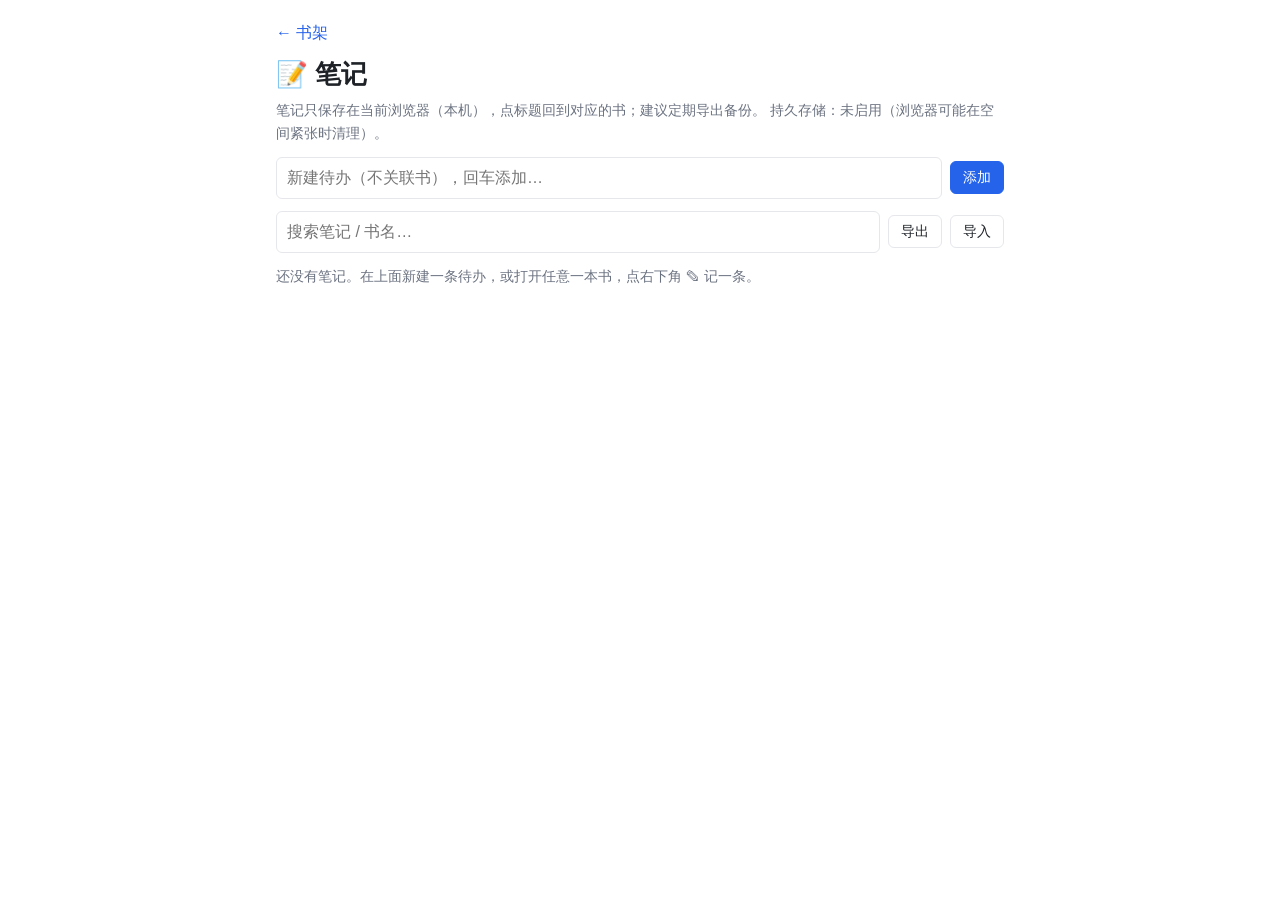
==== notes.html @ d7ad4e58 "Notes: per-book todo notes, paste-as-quote, notes page, Web Share Target Co-Authored-By: Claude Sonn" ====
<!doctype html>
<html lang="zh-CN">
<head>
<meta charset="utf-8">
<meta name="viewport" content="width=device-width,initial-scale=1,viewport-fit=cover">
<title>笔记</title>
<link rel="manifest" href="manifest.webmanifest">
<meta name="theme-color" content="#2563eb">
<link rel="apple-touch-icon" href="icons/icon-180.png">
<meta name="apple-mobile-web-app-capable" content="yes">
<meta name="mobile-web-app-capable" content="yes">
<link rel="stylesheet" href="notes.css">
<style>
  * { box-sizing: border-box; }
  body { margin: 0; padding: env(safe-area-inset-top) env(safe-area-inset-right) env(safe-area-inset-bottom) env(safe-area-inset-left); background: var(--n-bg); color: var(--n-fg); font: 16px/1.6 -apple-system, "Segoe UI", "PingFang SC", "Microsoft YaHei", sans-serif; }
  main { max-width: 760px; margin: 0 auto; padding: 20px 16px 48px; }
  h1 { margin: 8px 0 4px; font-size: 1.6em; }
  .top { display: flex; gap: 12px; align-items: baseline; }
  .top a { color: var(--n-ac); text-decoration: none; }
  .sub { margin: 0 0 8px; color: var(--n-sub); font-size: .9em; }
</style>
</head>
<body>
<main>
  <div class="top"><a href="index.html">← 书架</a></div>
  <h1>📝 笔记</h1>
  <p class="sub">笔记只保存在当前浏览器（本机），点标题回到对应的书；建议定期导出备份。<span id="pst"></span></p>
  <form class="nnew" id="new"><input id="newt" placeholder="新建待办（不关联书），回车添加…" autocomplete="off"><button class="btn pri" type="submit">添加</button></form>
  <div class="ntools"><input id="q" type="search" placeholder="搜索笔记 / 书名…" autocomplete="off"><button class="btn" type="button" data-a="exp">导出</button><button class="btn" type="button" data-a="imp">导入</button><input type="file" accept=".json,application/json" hidden></div>
  <div id="list"></div>
</main>
<script src="notes.js"></script>
<script>
(() => {
  const { load, save, add, patch, remove, body, esc, when } = window.WRN;
  const $ = (id) => document.getElementById(id);
  const list = $('list'), q = $('q'), file = document.querySelector('input[type=file]');
  let editId = null;

  const draw = () => {
    const kw = q.value.trim().toLowerCase();
    const all = load().sort((a, b) => b.upd - a.upd);
    const shown = all.filter((n) => !kw || `${n.text} ${n.quote || ''} ${n.title || ''}`.toLowerCase().includes(kw));
    list.innerHTML = shown.map((n) => `<section class="note" data-id="${n.id}">
<div class="nhead">${n.book ? `<a href="reader.html?id=${encodeURIComponent(n.book)}">${esc(n.title || n.book)}</a>` : '<span class="plain">独立待办</span>'}<time>${when(n.upd)}</time>
<span class="acts"><button type="button" class="btn" data-a="edit">编辑</button><button type="button" class="btn" data-a="del">删除</button></span></div>
${editId === n.id ? `<textarea>${esc(n.text)}</textarea><div class="nfoot"><button type="button" class="btn pri" data-a="ok">保存</button><button type="button" class="btn" data-a="cancel">取消</button></div>` : `<div class="nbody">${body(n)}</div>`}</section>`).join('')
      || `<p class="sub">${all.length ? '没有匹配的笔记。' : '还没有笔记。在上面新建一条待办，或打开任意一本书，点右下角 ✎ 记一条。'}</p>`;
  };

  $('new').addEventListener('submit', (e) => {
    e.preventDefault();
    const t = $('newt').value.trim();
    if (!t) return;
    add({ text: t });
    $('newt').value = '';
    q.value = '';
    draw();
  });
  list.addEventListener('change', (e) => {
    const id = e.target.dataset.id;
    if (id && patch(id, (n) => { n.done = e.target.checked; })) draw();
  });
  list.addEventListener('click', (e) => {
    const a = e.target.dataset.a, sec = e.target.closest('.note');
    if (!a || !sec) return;
    const id = sec.dataset.id;
    if (a === 'edit') { editId = id; draw(); list.querySelector('.note textarea')?.focus(); }
    else if (a === 'cancel') { editId = null; draw(); }
    else if (a === 'ok') {
      const text = sec.querySelector('textarea').value.trim();
      const n = load().find((x) => x.id === id);
      // 有引用的笔记允许把自己写的文字清空；既没有引用又没有文字则不保存
      if (n && (text || n.quote)) patch(id, (x) => { x.text = text; x.upd = Date.now(); });
      editId = null;
      draw();
    } else if (a === 'del' && confirm('删除这条笔记？')) { remove(id); draw(); }
  });
  q.addEventListener('input', draw);

  document.querySelector('.ntools').addEventListener('click', (e) => {
    const a = e.target.dataset.a;
    if (a === 'imp') file.click();
    else if (a === 'exp') {
      const all = load();
      if (!all.length) return alert('还没有任何笔记');
      const link = Object.assign(document.createElement('a'), {
        href: URL.createObjectURL(new Blob([JSON.stringify(all, null, 2)], { type: 'application/json' })),
        download: `wr-notes-${new Date().toISOString().slice(0, 10)}.json`,
      });
      link.click();
      setTimeout(() => URL.revokeObjectURL(link.href), 1000);
    }
  });
  file.addEventListener('change', async () => {
    try {
      const inc = JSON.parse(await file.files[0].text());
      if (!Array.isArray(inc)) throw 0;
      const all = load(), byId = new Map(all.map((n) => [n.id, n]));
      let n = 0;
      for (const x of inc) {
        if (!x || typeof x.id !== 'string' || typeof x.text !== 'string') continue;
        const old = byId.get(x.id);
        if (!old) { all.push(x); n++; } else if ((x.upd || 0) > old.upd) { Object.assign(old, x); n++; }
      }
      save(all);
      alert(`已导入 / 更新 ${n} 条笔记`);
      draw();
    } catch { alert('导入失败：不是有效的笔记 JSON'); }
    file.value = '';
  });

  navigator.storage?.persisted?.().then((p) => { $('pst').textContent = p ? ' 持久存储：已启用。' : ' 持久存储：未启用（浏览器可能在空间紧张时清理）。'; }).catch(() => {});
  if ('serviceWorker' in navigator) addEventListener('load', () => navigator.serviceWorker.register('sw.js').catch(() => {}));
  draw();
})();
</script>
</body>
</html>
---- notes.css ----
/* 笔记相关样式（reader.html / notes.html / share.html 共用） */
:root { --n-bg: #fff; --n-fg: #1f2328; --n-sub: #6b7280; --n-bd: #e5e7eb; --n-ac: #2563eb; --n-side: #fafafa; }
@media (prefers-color-scheme: dark) { :root { --n-bg: #0f1115; --n-fg: #d7dae0; --n-sub: #8b93a1; --n-bd: #262b33; --n-ac: #6ea8ff; --n-side: #13161b; } }

.nq { display: block; margin: 2px 0 6px; padding: 2px 10px; border-left: 4px solid var(--n-bd); color: var(--n-sub); white-space: pre-wrap; overflow-wrap: anywhere; }
.todo { display: flex; gap: 6px; align-items: flex-start; cursor: pointer; }
.todo input { margin-top: .5em; flex: none; }
.todo span { white-space: pre-wrap; overflow-wrap: anywhere; min-width: 0; }
.todo.done span { color: var(--n-sub); text-decoration: line-through; }

/* 阅读页：右下角 ✎ 按钮 + 面板 */
#nbtn { position: fixed; right: 12px; bottom: calc(56px + env(safe-area-inset-bottom, 0px)); z-index: 10; width: 36px; height: 36px; border: 0; border-radius: 50%; background: rgba(37, 99, 235, .75); color: #fff; font-size: 17px; line-height: 1; cursor: pointer; opacity: .55; }
#nbtn:hover, #nbtn:focus-visible, #nbtn.has { opacity: 1; }
#np { position: fixed; right: 12px; bottom: calc(100px + env(safe-area-inset-bottom, 0px)); z-index: 11; display: flex; flex-direction: column; width: min(360px, calc(100vw - 24px)); max-height: 70vh; background: var(--n-bg); color: var(--n-fg); border: 1px solid var(--n-bd); border-radius: 10px; box-shadow: 0 4px 18px rgba(0, 0, 0, .3); font-size: 14px; }
#np[hidden] { display: none; }
.nbar { display: flex; align-items: center; gap: 8px; padding: 6px 10px; border-bottom: 1px solid var(--n-bd); }
.nbar b { flex: 1; min-width: 0; overflow: hidden; text-overflow: ellipsis; white-space: nowrap; }
.nbar a { color: var(--n-ac); text-decoration: none; white-space: nowrap; }
.nmine { max-height: 30vh; overflow: auto; padding: 4px 10px; border-bottom: 1px solid var(--n-bd); }
.nmine[hidden] { display: none; }
.nitem { padding: 6px 0; border-bottom: 1px dashed var(--n-bd); }
.nitem:last-child { border-bottom: 0; }
.nitem time { display: block; color: var(--n-sub); font-size: .8em; }
.nquote { position: relative; margin: 6px 10px; padding-right: 24px; max-height: 20vh; overflow: auto; }
.nquote[hidden] { display: none; }
.nquote button { position: absolute; top: 0; right: 0; padding: 0 6px; border: 0; background: transparent; color: var(--n-sub); cursor: pointer; font-size: 1.1em; line-height: 1.4; }
#np textarea, .note textarea, .nnew input, .ntools input[type=search], #sh textarea, #sh select { display: block; width: 100%; padding: 8px 10px; border: 0; background: var(--n-bg); color: var(--n-fg); font: inherit; font-size: 16px; line-height: 1.5; outline: none; }
#np textarea { min-height: 90px; resize: vertical; }
.nfoot { display: flex; gap: 6px; justify-content: flex-end; padding: 6px 10px; border-top: 1px solid var(--n-bd); }
.btn { padding: 4px 12px; border: 1px solid var(--n-bd); border-radius: 6px; background: transparent; color: var(--n-fg); font: inherit; font-size: .9em; cursor: pointer; text-decoration: none; }
.btn:hover { border-color: var(--n-ac); color: var(--n-ac); }
.btn.pri { background: var(--n-ac); border-color: var(--n-ac); color: #fff; }

/* 笔记页 */
.ntools, .nnew { display: flex; gap: 8px; align-items: center; margin: 12px 0; }
.nnew input, .ntools input[type=search] { flex: 1; min-width: 0; border: 1px solid var(--n-bd); border-radius: 6px; }
.note { margin: 0 0 12px; border: 1px solid var(--n-bd); border-radius: 8px; overflow: hidden; }
.nhead { display: flex; gap: 10px; align-items: center; padding: 6px 10px; border-bottom: 1px solid var(--n-bd); background: var(--n-side); }
.nhead a, .nhead .plain { font-weight: 700; color: var(--n-ac); text-decoration: none; overflow-wrap: anywhere; }
.nhead .plain { color: var(--n-sub); }
.nhead time { flex: 1; color: var(--n-sub); font-size: .8em; }
.nhead span.acts { display: flex; gap: 6px; }
.note .nbody { padding: 8px 10px; line-height: 1.6; }
.note textarea { min-height: 120px; resize: vertical; }

/* 分享接收页 */
#sh .card { border: 1px solid var(--n-bd); border-radius: 10px; overflow: hidden; }
#sh label.f { display: block; padding: 8px 10px 0; color: var(--n-sub); font-size: .85em; }
#sh textarea, #sh select { border-bottom: 1px solid var(--n-bd); }
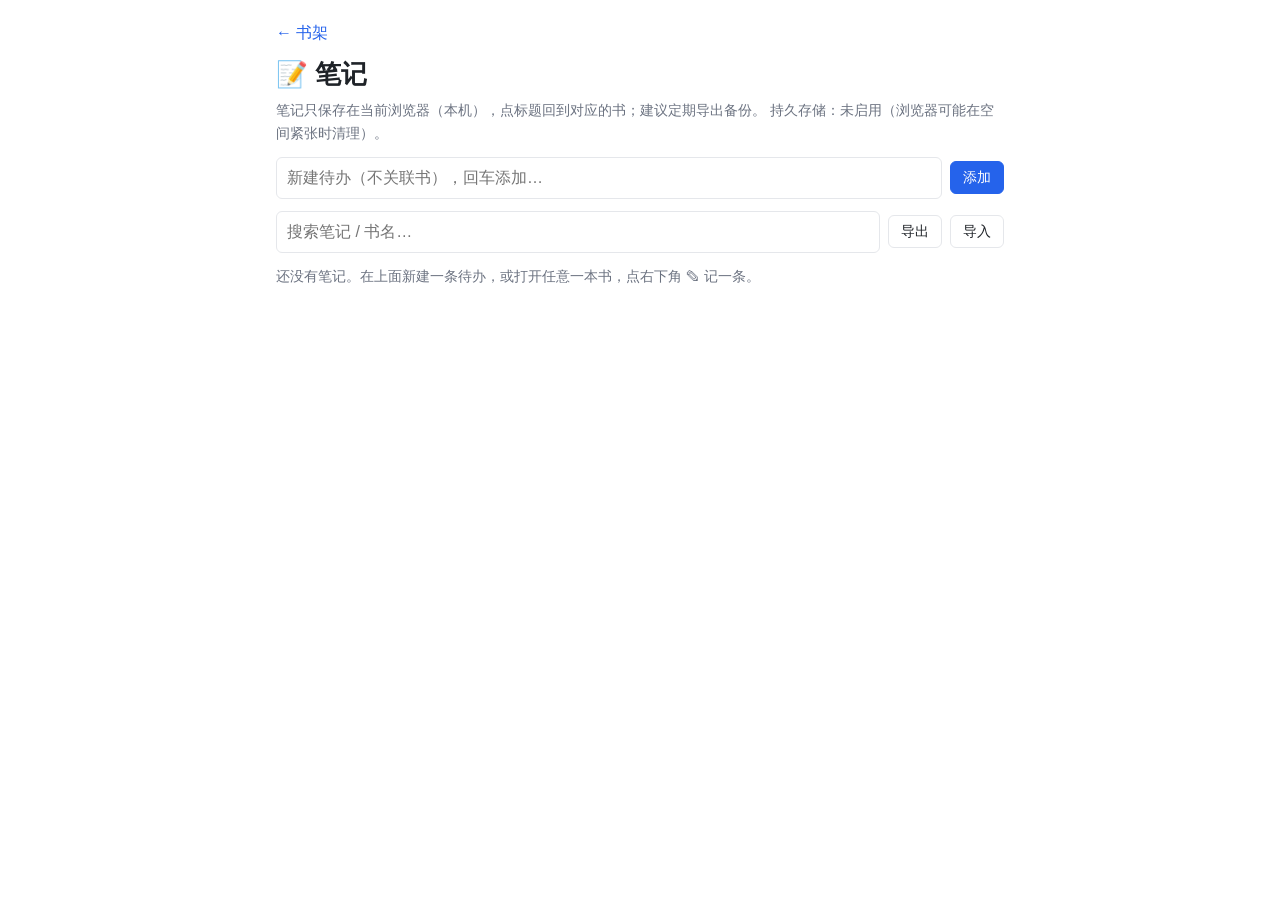
==== commit b8ab04e7: "Reader: single draggable menu button, dark mode, instant start from cached book list, quieter hint, " ====
--- a/notes.html
+++ b/notes.html
@@ -27,22 +27,50 @@
   <p class="sub">笔记只保存在当前浏览器（本机），点标题回到对应的书；建议定期导出备份。<span id="pst"></span></p>
   <form class="nnew" id="new"><input id="newt" placeholder="新建待办（不关联书），回车添加…" autocomplete="off"><button class="btn pri" type="submit">添加</button></form>
   <div class="ntools"><input id="q" type="search" placeholder="搜索笔记 / 书名…" autocomplete="off"><button class="btn" type="button" data-a="exp">导出</button><button class="btn" type="button" data-a="imp">导入</button><input type="file" accept=".json,application/json" hidden></div>
+  <div class="nchips" id="chips"></div>
   <div id="list"></div>
 </main>
+<div id="undo" hidden><span>已删除 1 条笔记</span><button type="button" class="btn">撤销</button></div>
 <script src="notes.js"></script>
 <script>
 (() => {
-  const { load, save, add, patch, remove, body, esc, when } = window.WRN;
+  const { load, save, add, patch, remove, body, bookHref, esc, when } = window.WRN;
   const $ = (id) => document.getElementById(id);
-  const list = $('list'), q = $('q'), file = document.querySelector('input[type=file]');
+  const list = $('list'), q = $('q'), chips = $('chips'), file = document.querySelector('input[type=file]');
   let editId = null;
+
+  // 按书筛选：地址里的 #book=<key>（空 = 独立待办；没有 #book = 全部），阅读页的"本书笔记"链接会带上它
+  const readFilter = () => { const m = location.hash.match(/^#book=(.*)$/); return m ? decodeURIComponent(m[1]) : null; };
+  let f = readFilter();
+  const setFilter = (v) => {
+    f = v;
+    history.replaceState(null, '', v === null ? location.pathname + location.search : '#book=' + encodeURIComponent(v));
+    draw();
+  };
+  addEventListener('hashchange', () => { f = readFilter(); draw(); });
+  chips.addEventListener('click', (e) => {
+    const b = e.target.closest('button[data-k]');
+    if (b) setFilter(b.dataset.k === '*' ? null : b.dataset.k);
+  });
 
   const draw = () => {
     const kw = q.value.trim().toLowerCase();
     const all = load().sort((a, b) => b.upd - a.upd);
-    const shown = all.filter((n) => !kw || `${n.text} ${n.quote || ''} ${n.title || ''}`.toLowerCase().includes(kw));
+    // 筛选条：每本有笔记的书一个（标题取它最新一条笔记里记的书名）
+    const groups = new Map();
+    for (const n of all) {
+      const k = n.book || '';
+      if (!groups.has(k)) groups.set(k, { title: k ? (n.title || k) : '独立待办', n: 0 });
+      groups.get(k).n++;
+    }
+    if (f !== null && !groups.has(f)) f = null;   // 这本书的笔记都删光了
+    chips.hidden = groups.size < 2;
+    chips.innerHTML = `<button type="button" data-k="*" class="${f === null ? 'on' : ''}">全部 ${all.length}</button>`
+      + [...groups].map(([k, g]) => `<button type="button" data-k="${esc(k)}" class="${f === k ? 'on' : ''}">${esc(g.title)} ${g.n}</button>`).join('');
+    const shown = all.filter((n) => (f === null || (n.book || '') === f)
+      && (!kw || `${n.text} ${n.quote || ''} ${n.title || ''}`.toLowerCase().includes(kw)));
     list.innerHTML = shown.map((n) => `<section class="note" data-id="${n.id}">
-<div class="nhead">${n.book ? `<a href="reader.html?id=${encodeURIComponent(n.book)}">${esc(n.title || n.book)}</a>` : '<span class="plain">独立待办</span>'}<time>${when(n.upd)}</time>
+<div class="nhead">${n.book ? `<a href="${esc(bookHref(n.book))}">${esc(n.title || n.book)}</a>` : '<span class="plain">独立待办</span>'}<time>${when(n.upd)}</time>
 <span class="acts"><button type="button" class="btn" data-a="edit">编辑</button><button type="button" class="btn" data-a="del">删除</button></span></div>
 ${editId === n.id ? `<textarea>${esc(n.text)}</textarea><div class="nfoot"><button type="button" class="btn pri" data-a="ok">保存</button><button type="button" class="btn" data-a="cancel">取消</button></div>` : `<div class="nbody">${body(n)}</div>`}</section>`).join('')
       || `<p class="sub">${all.length ? '没有匹配的笔记。' : '还没有笔记。在上面新建一条待办，或打开任意一本书，点右下角 ✎ 记一条。'}</p>`;
@@ -55,7 +83,8 @@
     add({ text: t });
     $('newt').value = '';
     q.value = '';
-    draw();
+    // 新建的是独立待办：如果正在看某本书的笔记，切到"全部"，否则看不到刚加的这条
+    if (f !== null && f !== '') setFilter(null); else draw();
   });
   list.addEventListener('change', (e) => {
     const id = e.target.dataset.id;
@@ -74,7 +103,29 @@
       if (n && (text || n.quote)) patch(id, (x) => { x.text = text; x.upd = Date.now(); });
       editId = null;
       draw();
-    } else if (a === 'del' && confirm('删除这条笔记？')) { remove(id); draw(); }
+    } else if (a === 'del') {
+      // 不弹确认框：直接删，底部给 6 秒"撤销"
+      const n = load().find((x) => x.id === id);
+      if (!n || !remove(id)) return;
+      if (editId === id) editId = null;
+      draw();
+      showUndo(n);
+    }
+  });
+
+  const undo = $('undo');
+  let undone = null;
+  const showUndo = (n) => {
+    undone = n;
+    undo.hidden = false;
+    clearTimeout(showUndo.t);
+    showUndo.t = setTimeout(() => { undo.hidden = true; undone = null; }, 6000);
+  };
+  undo.querySelector('button').addEventListener('click', () => {
+    if (undone && !load().some((x) => x.id === undone.id)) save(load().concat(undone));
+    undone = null;
+    undo.hidden = true;
+    draw();
   });
   q.addEventListener('input', draw);
 
@@ -111,9 +162,9 @@
   });
 
   navigator.storage?.persisted?.().then((p) => { $('pst').textContent = p ? ' 持久存储：已启用。' : ' 持久存储：未启用（浏览器可能在空间紧张时清理）。'; }).catch(() => {});
-  if ('serviceWorker' in navigator) addEventListener('load', () => navigator.serviceWorker.register('sw.js').catch(() => {}));
   draw();
 })();
 </script>
+<script src="update.js"></script>
 </body>
 </html>
--- a/notes.css
+++ b/notes.css
@@ -47,3 +47,15 @@
 #sh .card { border: 1px solid var(--n-bd); border-radius: 10px; overflow: hidden; }
 #sh label.f { display: block; padding: 8px 10px 0; color: var(--n-sub); font-size: .85em; }
 #sh textarea, #sh select { border-bottom: 1px solid var(--n-bd); }
+
+/* 笔记页：按书筛选 */
+.nchips { display: flex; gap: 6px; flex-wrap: wrap; margin: 0 0 12px; }
+.nchips[hidden] { display: none; }
+.nchips button { padding: 2px 10px; border: 1px solid var(--n-bd); border-radius: 14px; background: transparent; color: var(--n-fg); font: inherit; font-size: .85em; cursor: pointer; }
+.nchips button:hover { border-color: var(--n-ac); color: var(--n-ac); }
+.nchips button.on { background: var(--n-ac); border-color: var(--n-ac); color: #fff; }
+
+/* 笔记页：删除后的"撤销" */
+#undo { position: fixed; left: 50%; bottom: calc(16px + env(safe-area-inset-bottom, 0px)); transform: translateX(-50%); z-index: 20; display: flex; gap: 12px; align-items: center; padding: 8px 14px; border-radius: 10px; background: rgba(17, 24, 39, .92); color: #fff; font-size: 14px; box-shadow: 0 4px 18px rgba(0, 0, 0, .35); }
+#undo[hidden] { display: none; }
+#undo .btn { border-color: rgba(255, 255, 255, .5); color: #fff; }
